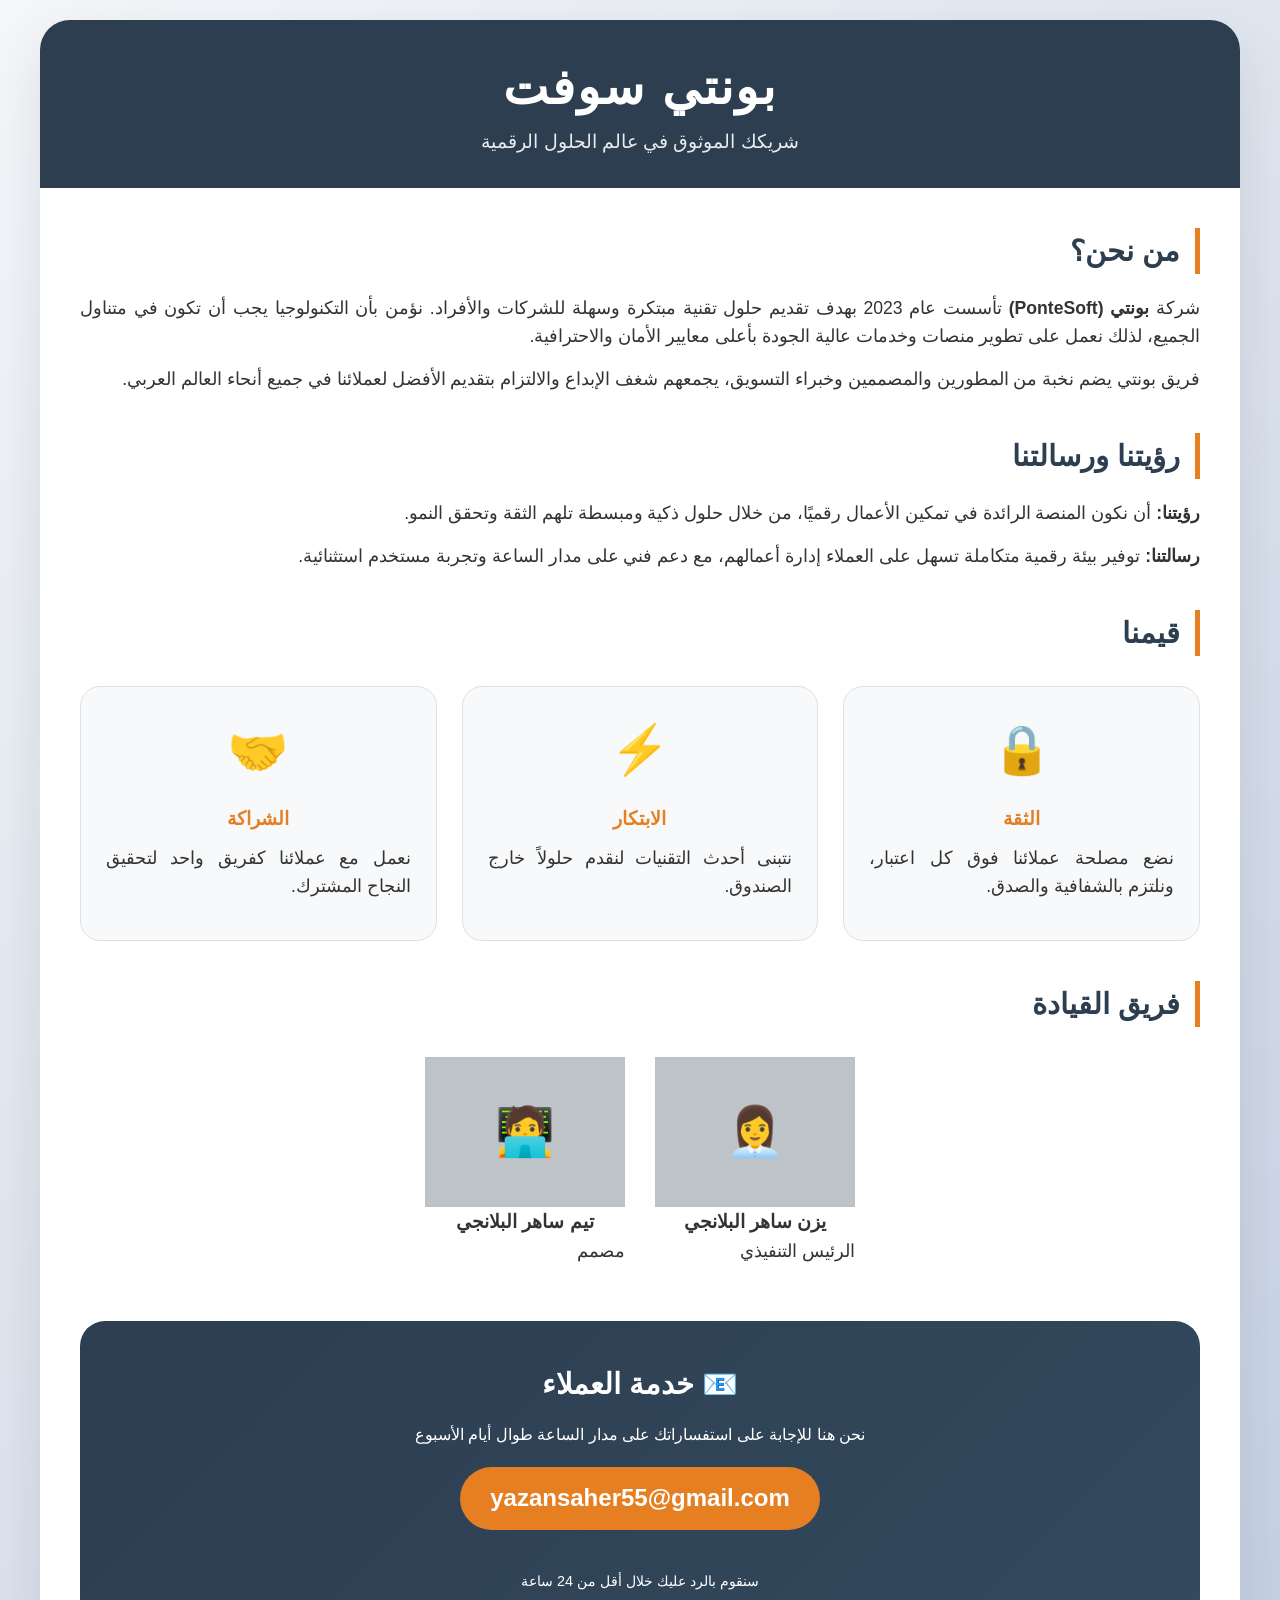
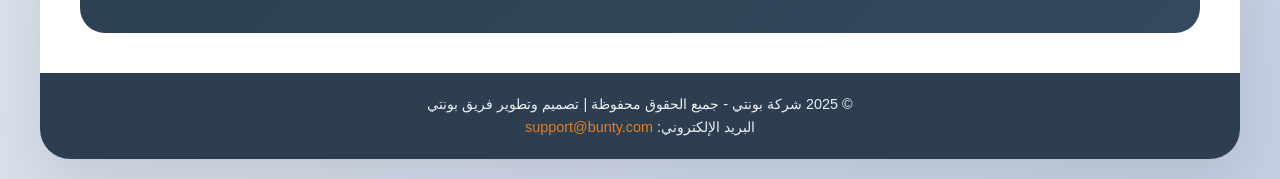
==== templates/about.html @ 3d89b4f9 "Create about.html" ====
<!DOCTYPE html>
<html lang="ar" dir="rtl">
<head>
    <meta charset="UTF-8">
    <meta name="viewport" content="width=device-width, initial-scale=1.0">
    <title>بونتي - من نحن</title>
    <style>
        * {
            margin: 0;
            padding: 0;
            box-sizing: border-box;
        }

        body {
            font-family: 'Tajawal', 'Segoe UI', Tahoma, Geneva, Verdana, sans-serif;
            background: linear-gradient(135deg, #f5f7fa 0%, #c3cfe2 100%);
            color: #333;
            line-height: 1.6;
            padding: 20px;
        }

        .container {
            max-width: 1200px;
            margin: 0 auto;
            background: white;
            border-radius: 30px;
            box-shadow: 0 20px 60px rgba(0,0,0,0.1);
            overflow: hidden;
            animation: fadeIn 0.8s ease-in-out;
        }

        @keyframes fadeIn {
            from { opacity: 0; transform: translateY(20px); }
            to { opacity: 1; transform: translateY(0); }
        }

        /* الهيدر */
        .header {
            background: #2c3e50;
            color: white;
            padding: 30px;
            text-align: center;
        }

        .header h1 {
            font-size: 3rem;
            letter-spacing: 2px;
        }

        .header p {
            font-size: 1.2rem;
            opacity: 0.9;
        }

        /* المحتوى الرئيسي */
        .content {
            padding: 40px;
        }

        .section {
            margin-bottom: 40px;
        }

        .section h2 {
            color: #2c3e50;
            border-right: 5px solid #e67e22;
            padding-right: 15px;
            margin-bottom: 20px;
            font-size: 1.8rem;
        }

        .section p {
            font-size: 1.1rem;
            margin-bottom: 15px;
            text-align: justify;
        }

        /* بطاقات القيم */
        .values {
            display: flex;
            flex-wrap: wrap;
            gap: 25px;
            margin-top: 30px;
        }

        .value-card {
            flex: 1;
            min-width: 200px;
            background: #f8f9fa;
            padding: 25px;
            border-radius: 20px;
            text-align: center;
            transition: transform 0.3s, box-shadow 0.3s;
            border: 1px solid #e0e0e0;
        }

        .value-card:hover {
            transform: translateY(-8px);
            box-shadow: 0 15px 30px rgba(0,0,0,0.1);
            background: #fff;
        }

        .value-card .emoji {
            font-size: 3rem;
            margin-bottom: 15px;
        }

        .value-card h3 {
            color: #e67e22;
            margin-bottom: 10px;
        }

        /* قسم فريق العمل */
        .team {
            display: flex;
            flex-wrap: wrap;
            gap: 30px;
            justify-content: center;
            margin-top: 30px;
        }

        .team-member {
            text-align: center;
            width: 200px;
        }

        .team-member img {
            width: 150px;
            height: 150px;
            border-radius: 50%;
            object-fit: cover;
            background: #ddd;
            border: 4px solid #e67e22;
            margin-bottom: 15px;
        }

        .placeholder-img {
            background: #bdc3c7;
            display: flex;
            align-items: center;
            justify-content: center;
            font-size: 3rem;
            color: #7f8c8d;
        }

        /* قسم التواصل */
        .contact-box {
            background: linear-gradient(135deg, #2c3e50, #34495e);
            color: white;
            padding: 40px;
            border-radius: 25px;
            text-align: center;
            margin-top: 30px;
        }

        .contact-box h3 {
            font-size: 1.8rem;
            margin-bottom: 15px;
        }

        .contact-email {
            font-size: 1.5rem;
            background: #e67e22;
            display: inline-block;
            padding: 12px 30px;
            border-radius: 50px;
            margin: 20px 0;
            direction: ltr;
        }

        .contact-email a {
            color: white;
            text-decoration: none;
            font-weight: bold;
        }

        .contact-email a:hover {
            text-decoration: underline;
        }

        .mailto-btn {
            display: inline-block;
            background: #e67e22;
            color: white;
            padding: 12px 30px;
            border-radius: 50px;
            text-decoration: none;
            font-weight: bold;
            margin-top: 10px;
            transition: background 0.3s, transform 0.2s;
            border: none;
            cursor: pointer;
            font-size: 1rem;
        }

        .mailto-btn:hover {
            background: #d35400;
            transform: scale(1.03);
        }

        /* الفوتر */
        .footer {
            background: #2c3e50;
            color: #ecf0f1;
            text-align: center;
            padding: 20px;
            font-size: 0.9rem;
        }

        @media (max-width: 768px) {
            .content {
                padding: 20px;
            }
            .header h1 {
                font-size: 2rem;
            }
            .contact-email {
                font-size: 1rem;
                word-break: break-all;
            }
        }
    </style>
</head>
<body>

<div class="container">
    <!-- الهيدر -->
    <div class="header">
        <h1>  بونتي سوفت</h1>
        <p>شريكك الموثوق في عالم الحلول الرقمية</p>
    </div>

    <!-- المحتوى -->
    <div class="content">
        <!-- من نحن -->
        <div class="section">
            <h2>من نحن؟</h2>
            <p>شركة <strong>بونتي (PonteSoft)</strong> تأسست عام 2023 بهدف تقديم حلول تقنية مبتكرة وسهلة للشركات والأفراد. نؤمن بأن التكنولوجيا يجب أن تكون في متناول الجميع، لذلك نعمل على تطوير منصات وخدمات عالية الجودة بأعلى معايير الأمان والاحترافية.</p>
            <p>فريق بونتي يضم نخبة من المطورين والمصممين وخبراء التسويق، يجمعهم شغف الإبداع والالتزام بتقديم الأفضل لعملائنا في جميع أنحاء العالم العربي.</p>
        </div>

        <!-- رؤيتنا ورسالتنا -->
        <div class="section">
            <h2>رؤيتنا ورسالتنا</h2>
            <p><strong>رؤيتنا:</strong> أن نكون المنصة الرائدة في تمكين الأعمال رقميًا، من خلال حلول ذكية ومبسطة تلهم الثقة وتحقق النمو.</p>
            <p><strong>رسالتنا:</strong> توفير بيئة رقمية متكاملة تسهل على العملاء إدارة أعمالهم، مع دعم فني على مدار الساعة وتجربة مستخدم استثنائية.</p>
        </div>

        <!-- قيمنا -->
        <div class="section">
            <h2>قيمنا</h2>
            <div class="values">
                <div class="value-card">
                    <div class="emoji">🔒</div>
                    <h3>الثقة</h3>
                    <p>نضع مصلحة عملائنا فوق كل اعتبار، ونلتزم بالشفافية والصدق.</p>
                </div>
                <div class="value-card">
                    <div class="emoji">⚡</div>
                    <h3>الابتكار</h3>
                    <p>نتبنى أحدث التقنيات لنقدم حلولاً خارج الصندوق.</p>
                </div>
                <div class="value-card">
                    <div class="emoji">🤝</div>
                    <h3>الشراكة</h3>
                    <p>نعمل مع عملائنا كفريق واحد لتحقيق النجاح المشترك.</p>
                </div>
            </div>
        </div>

        <!-- فريق العمل (صور توضيحية) -->
        <div class="section">
            <h2>فريق القيادة</h2>
            <div class="team">
                <div class="team-member">
                    <div class="placeholder-img" style="line-height:150px;">👩‍💼</div>
                    <h3>يزن ساهر البلانجي</h3>
                    <p>الرئيس التنفيذي</p>
                </div>
                <div class="team-member">
                    <div class="placeholder-img" style="line-height:150px;">🧑‍💻</div>
                    <h3>تيم ساهر البلانجي</h3>
                    <p>مصمم</p>
                </div>
            </div>
        </div>

        <!-- قسم خدمة العملاء والبريد الإلكتروني -->
        <div class="contact-box">
            <h3>📧 خدمة العملاء</h3>
            <p>نحن هنا للإجابة على استفساراتك على مدار الساعة طوال أيام الأسبوع</p>
            <div class="contact-email">
                <a href="mailto:yazansaher55@gmail.com">yazansaher55@gmail.com</a>
            </div>
           
           
            <p style="margin-top: 20px; font-size:0.9rem;">سنقوم بالرد عليك خلال أقل من 24 ساعة</p>
        </div>
    </div>

    <!-- الفوتر -->
    <div class="footer">
        <p>© 2025 شركة بونتي - جميع الحقوق محفوظة | تصميم وتطوير فريق بونتي</p>
        <p>البريد الإلكتروني: <a href="mailto:support@bunty.com" style="color:#e67e22; text-decoration:none;">support@bunty.com</a></p>
    </div>
</div>

</body>
</html>
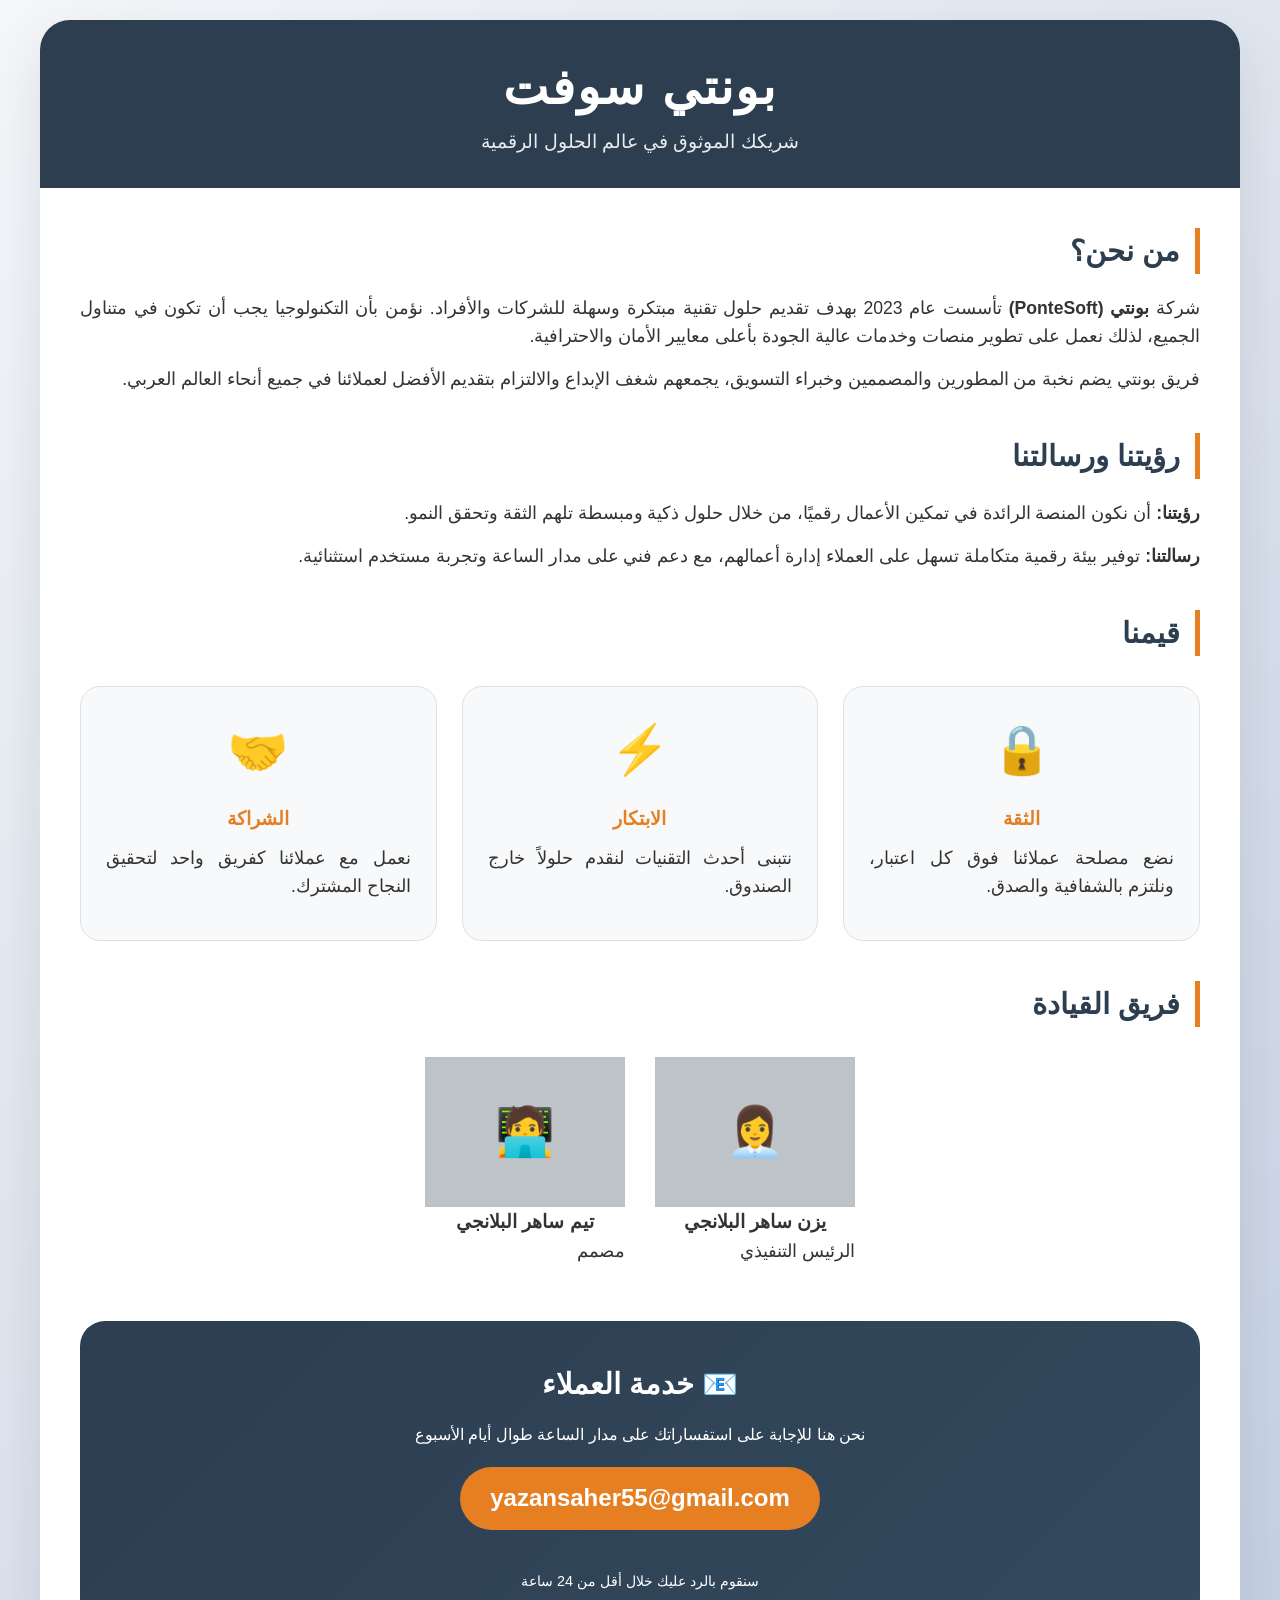
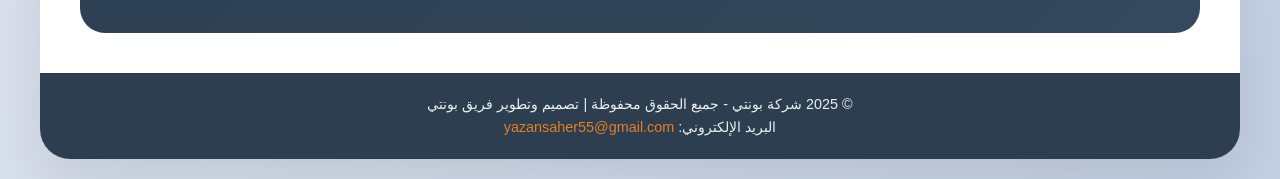
==== commit 7c7cf69c: "Update footer email address in about.html" ====
--- a/templates/about.html
+++ b/templates/about.html
@@ -301,7 +301,7 @@
     <!-- الفوتر -->
     <div class="footer">
         <p>© 2025 شركة بونتي - جميع الحقوق محفوظة | تصميم وتطوير فريق بونتي</p>
-        <p>البريد الإلكتروني: <a href="mailto:support@bunty.com" style="color:#e67e22; text-decoration:none;">support@bunty.com</a></p>
+        <p>البريد الإلكتروني: <a href="mailto:yazansaher55@gmail.com" style="color:#e67e22; text-decoration:none;">yazansaher55@gmail.com</a></p>
     </div>
 </div>
 
